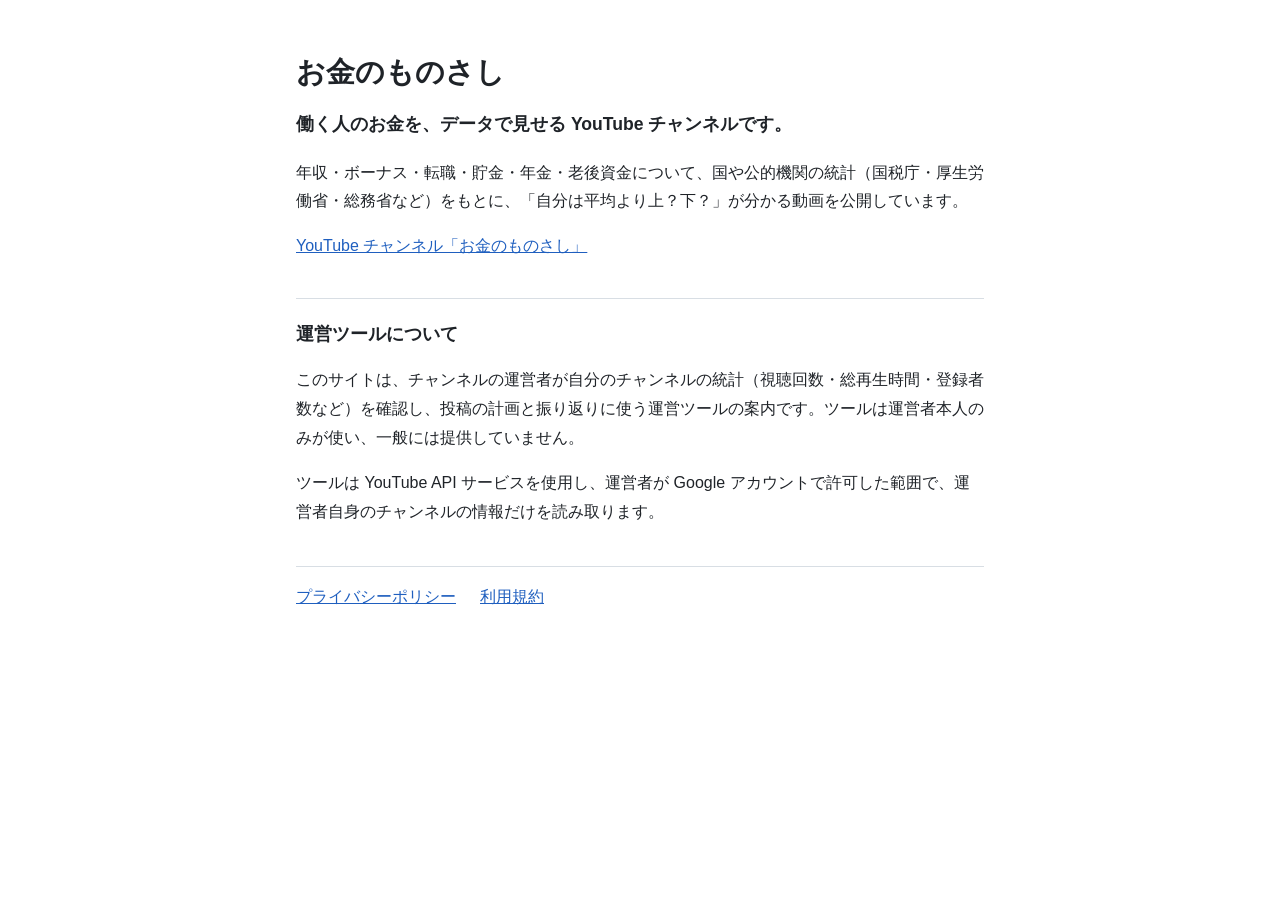
==== index.html @ abd529b1 "Add homepage, privacy policy and terms for the OAuth consent screen Co-Authored-By: Claude Opus 5.5 " ====
<!doctype html>
<html lang="ja">
<head>
<meta charset="utf-8">
<meta name="viewport" content="width=device-width, initial-scale=1">
<title>お金のものさし</title>
<link rel="stylesheet" href="style.css">
</head>
<body>
<main>
  <h1>お金のものさし</h1>
  <p class="lead">働く人のお金を、データで見せる YouTube チャンネルです。</p>
  <p>年収・ボーナス・転職・貯金・年金・老後資金について、国や公的機関の統計（国税庁・厚生労働省・総務省など）をもとに、「自分は平均より上？下？」が分かる動画を公開しています。</p>
  <p><a href="https://www.youtube.com/@%E3%81%8A%E9%87%91%E3%81%AE%E3%82%82%E3%81%AE%E3%81%95%E3%81%97">YouTube チャンネル「お金のものさし」</a></p>

  <h2>運営ツールについて</h2>
  <p>このサイトは、チャンネルの運営者が自分のチャンネルの統計（視聴回数・総再生時間・登録者数など）を確認し、投稿の計画と振り返りに使う運営ツールの案内です。ツールは運営者本人のみが使い、一般には提供していません。</p>
  <p>ツールは YouTube API サービスを使用し、運営者が Google アカウントで許可した範囲で、運営者自身のチャンネルの情報だけを読み取ります。</p>

  <nav>
    <a href="privacy.html">プライバシーポリシー</a>
    <a href="terms.html">利用規約</a>
  </nav>
</main>
</body>
</html>
---- style.css ----
:root {
  --bg: #ffffff;
  --fg: #1f2328;
  --muted: #59636e;
  --link: #1f5fbf;
  --rule: #d8dee4;
}
@media (prefers-color-scheme: dark) {
  :root {
    --bg: #0d1117;
    --fg: #e6edf3;
    --muted: #9198a1;
    --link: #6cb1ff;
    --rule: #30363d;
  }
}
* { box-sizing: border-box; }
body {
  margin: 0;
  background: var(--bg);
  color: var(--fg);
  font-family: "Hiragino Sans", "Noto Sans JP", "Yu Gothic UI", Meiryo, sans-serif;
  line-height: 1.8;
}
main { max-width: 720px; margin: 0 auto; padding: 40px 16px 64px; }
h1 { font-size: 1.8rem; line-height: 1.4; margin: 0.4em 0 0.6em; }
h2 { font-size: 1.15rem; margin: 2em 0 0.5em; padding-top: 1em; border-top: 1px solid var(--rule); }
a { color: var(--link); }
.lead { font-size: 1.1rem; font-weight: 600; }
.date { color: var(--muted); font-size: 0.9rem; margin-top: 2em; }
nav { display: flex; gap: 24px; margin-top: 2.5em; padding-top: 1em; border-top: 1px solid var(--rule); }
ul { padding-left: 1.4em; }
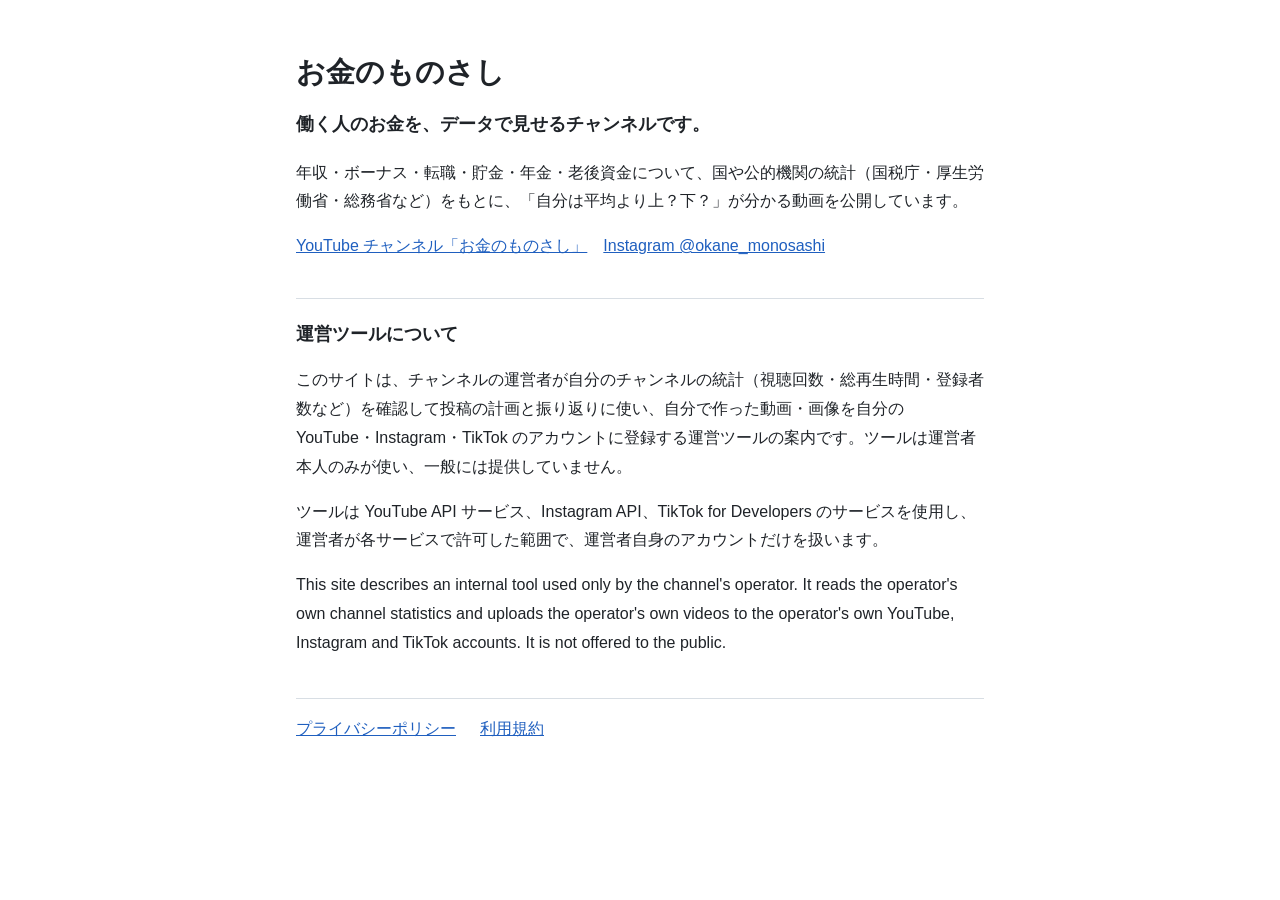
==== commit 412164c8: "Update site pages" ====
--- a/index.html
+++ b/index.html
@@ -9,13 +9,14 @@
 <body>
 <main>
   <h1>お金のものさし</h1>
-  <p class="lead">働く人のお金を、データで見せる YouTube チャンネルです。</p>
+  <p class="lead">働く人のお金を、データで見せるチャンネルです。</p>
   <p>年収・ボーナス・転職・貯金・年金・老後資金について、国や公的機関の統計（国税庁・厚生労働省・総務省など）をもとに、「自分は平均より上？下？」が分かる動画を公開しています。</p>
-  <p><a href="https://www.youtube.com/@%E3%81%8A%E9%87%91%E3%81%AE%E3%82%82%E3%81%AE%E3%81%95%E3%81%97">YouTube チャンネル「お金のものさし」</a></p>
+  <p><a href="https://www.youtube.com/@%E3%81%8A%E9%87%91%E3%81%AE%E3%82%82%E3%81%AE%E3%81%95%E3%81%97">YouTube チャンネル「お金のものさし」</a>　<a href="https://www.instagram.com/okane_monosashi/">Instagram @okane_monosashi</a></p>
 
   <h2>運営ツールについて</h2>
-  <p>このサイトは、チャンネルの運営者が自分のチャンネルの統計（視聴回数・総再生時間・登録者数など）を確認し、投稿の計画と振り返りに使う運営ツールの案内です。ツールは運営者本人のみが使い、一般には提供していません。</p>
-  <p>ツールは YouTube API サービスを使用し、運営者が Google アカウントで許可した範囲で、運営者自身のチャンネルの情報だけを読み取ります。</p>
+  <p>このサイトは、チャンネルの運営者が自分のチャンネルの統計（視聴回数・総再生時間・登録者数など）を確認して投稿の計画と振り返りに使い、自分で作った動画・画像を自分の YouTube・Instagram・TikTok のアカウントに登録する運営ツールの案内です。ツールは運営者本人のみが使い、一般には提供していません。</p>
+  <p>ツールは YouTube API サービス、Instagram API、TikTok for Developers のサービスを使用し、運営者が各サービスで許可した範囲で、運営者自身のアカウントだけを扱います。</p>
+  <p lang="en">This site describes an internal tool used only by the channel's operator. It reads the operator's own channel statistics and uploads the operator's own videos to the operator's own YouTube, Instagram and TikTok accounts. It is not offered to the public.</p>
 
   <nav>
     <a href="privacy.html">プライバシーポリシー</a>
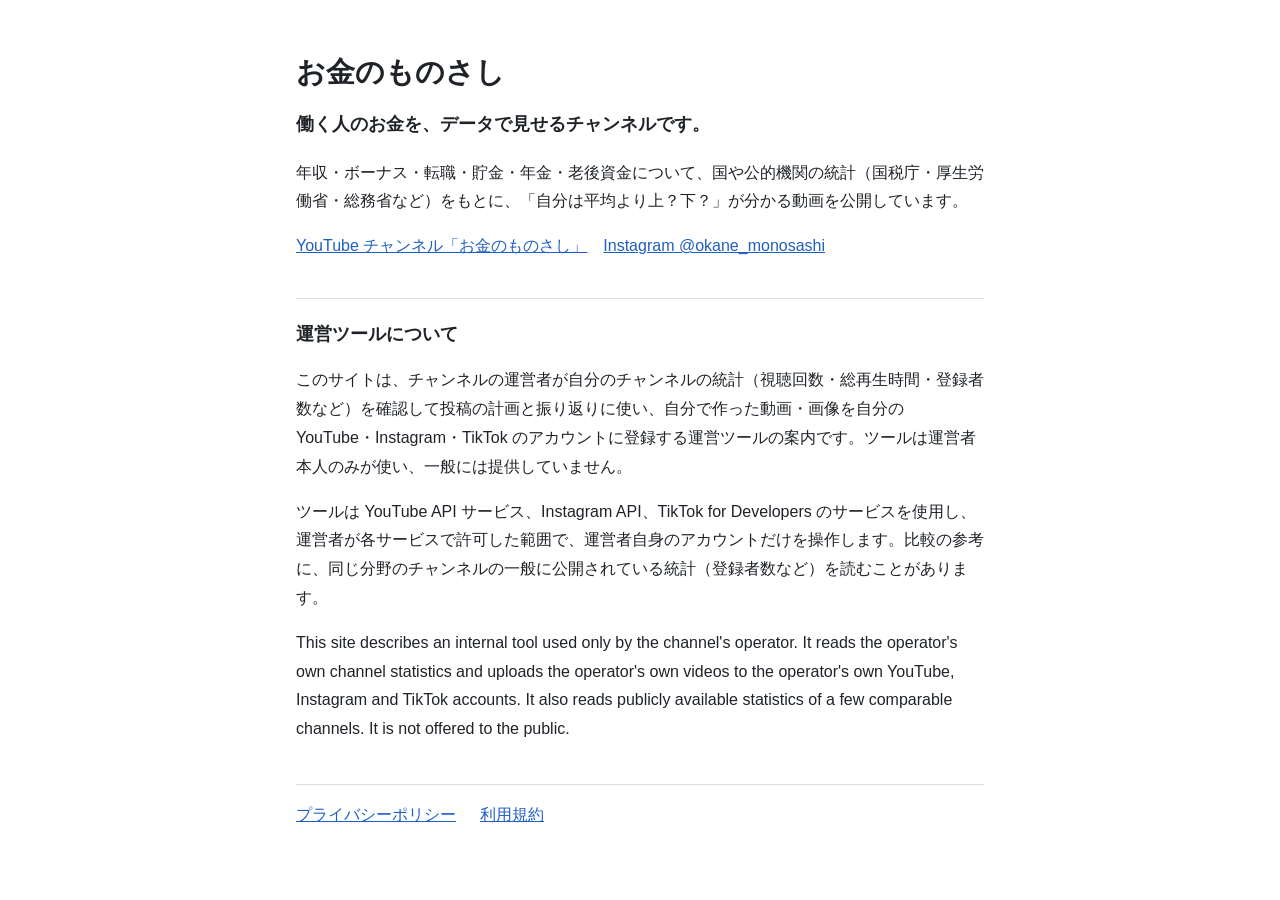
==== commit 7ace5e9f: "Update site pages" ====
--- a/index.html
+++ b/index.html
@@ -15,8 +15,8 @@
 
   <h2>運営ツールについて</h2>
   <p>このサイトは、チャンネルの運営者が自分のチャンネルの統計（視聴回数・総再生時間・登録者数など）を確認して投稿の計画と振り返りに使い、自分で作った動画・画像を自分の YouTube・Instagram・TikTok のアカウントに登録する運営ツールの案内です。ツールは運営者本人のみが使い、一般には提供していません。</p>
-  <p>ツールは YouTube API サービス、Instagram API、TikTok for Developers のサービスを使用し、運営者が各サービスで許可した範囲で、運営者自身のアカウントだけを扱います。</p>
-  <p lang="en">This site describes an internal tool used only by the channel's operator. It reads the operator's own channel statistics and uploads the operator's own videos to the operator's own YouTube, Instagram and TikTok accounts. It is not offered to the public.</p>
+  <p>ツールは YouTube API サービス、Instagram API、TikTok for Developers のサービスを使用し、運営者が各サービスで許可した範囲で、運営者自身のアカウントだけを操作します。比較の参考に、同じ分野のチャンネルの一般に公開されている統計（登録者数など）を読むことがあります。</p>
+  <p lang="en">This site describes an internal tool used only by the channel's operator. It reads the operator's own channel statistics and uploads the operator's own videos to the operator's own YouTube, Instagram and TikTok accounts. It also reads publicly available statistics of a few comparable channels. It is not offered to the public.</p>
 
   <nav>
     <a href="privacy.html">プライバシーポリシー</a>
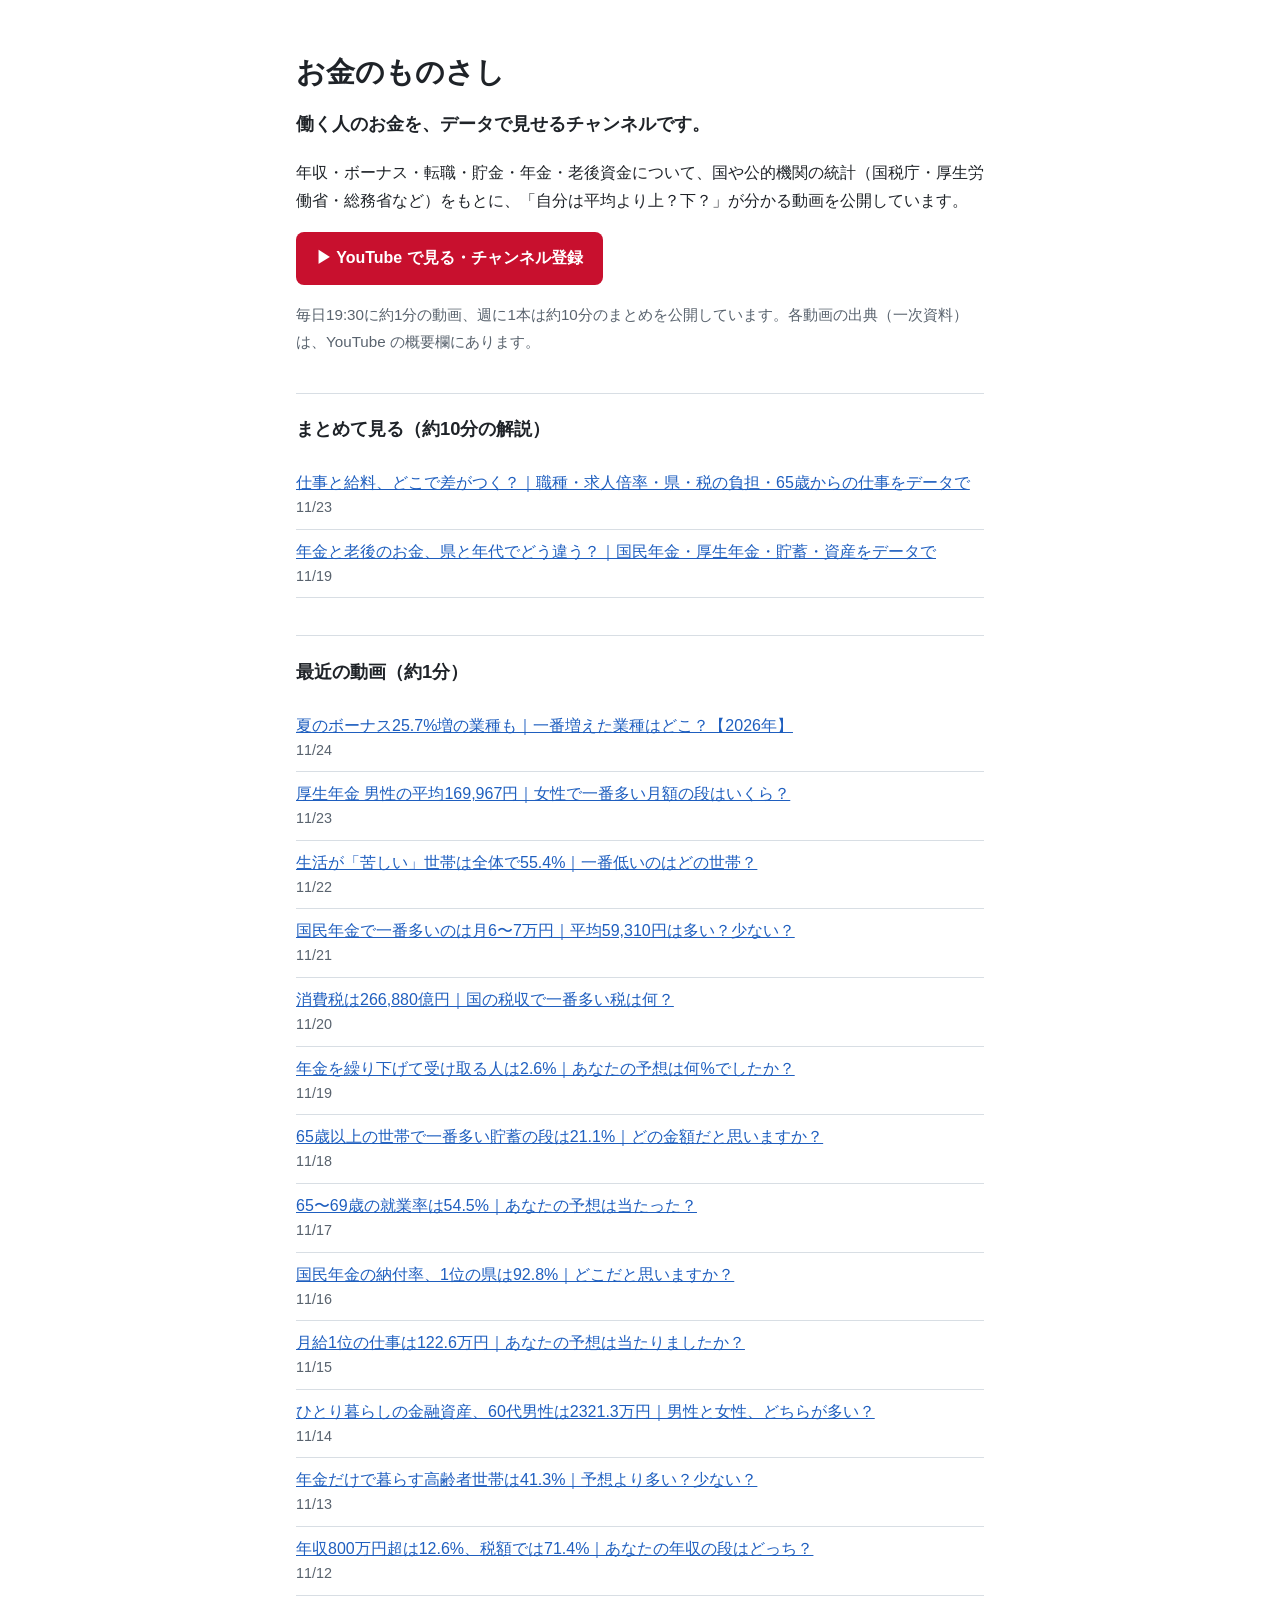
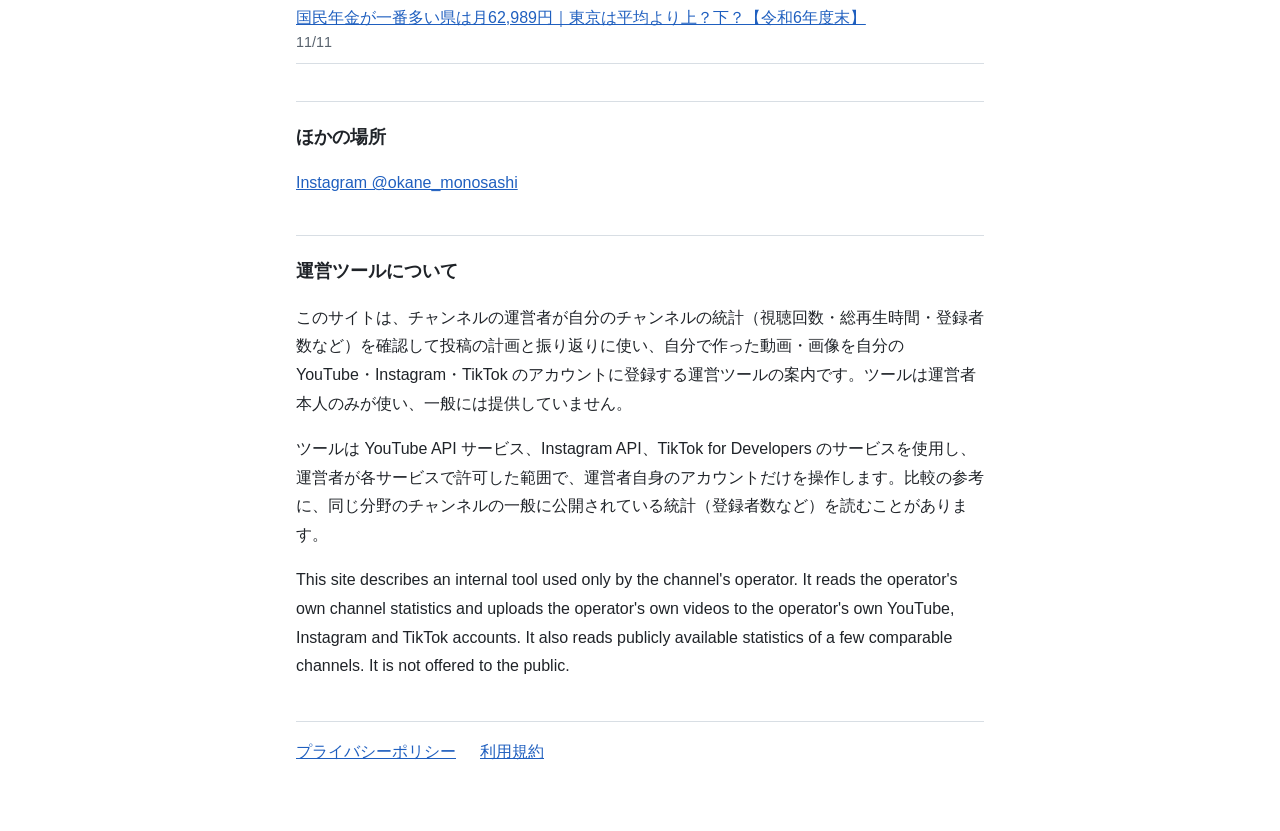
==== commit e10127a5: "Update site pages" ====
--- a/index.html
+++ b/index.html
@@ -11,7 +11,34 @@
   <h1>お金のものさし</h1>
   <p class="lead">働く人のお金を、データで見せるチャンネルです。</p>
   <p>年収・ボーナス・転職・貯金・年金・老後資金について、国や公的機関の統計（国税庁・厚生労働省・総務省など）をもとに、「自分は平均より上？下？」が分かる動画を公開しています。</p>
-  <p><a href="https://www.youtube.com/@%E3%81%8A%E9%87%91%E3%81%AE%E3%82%82%E3%81%AE%E3%81%95%E3%81%97">YouTube チャンネル「お金のものさし」</a>　<a href="https://www.instagram.com/okane_monosashi/">Instagram @okane_monosashi</a></p>
+  <p><a class="button" href="https://www.youtube.com/@%E3%81%8A%E9%87%91%E3%81%AE%E3%82%82%E3%81%AE%E3%81%95%E3%81%97?sub_confirmation=1">▶ YouTube で見る・チャンネル登録</a></p>
+  <p class="sub">毎日19:30に約1分の動画、週に1本は約10分のまとめを公開しています。各動画の出典（一次資料）は、YouTube の概要欄にあります。</p>
+
+  <h2>まとめて見る（約10分の解説）</h2>
+  <ul class="videos">
+    <li><a href="https://youtu.be/18E9BaKMp7U">仕事と給料、どこで差がつく？｜職種・求人倍率・県・税の負担・65歳からの仕事をデータで</a><span class="date">11/23</span></li>
+    <li><a href="https://youtu.be/rUFPYE1JXHg">年金と老後のお金、県と年代でどう違う？｜国民年金・厚生年金・貯蓄・資産をデータで</a><span class="date">11/19</span></li>
+  </ul>
+  <h2>最近の動画（約1分）</h2>
+  <ul class="videos">
+    <li><a href="https://youtube.com/shorts/xdBkvVurj-o">夏のボーナス25.7%増の業種も｜一番増えた業種はどこ？【2026年】</a><span class="date">11/24</span></li>
+    <li><a href="https://youtube.com/shorts/gPv6J9fJNKI">厚生年金 男性の平均169,967円｜女性で一番多い月額の段はいくら？</a><span class="date">11/23</span></li>
+    <li><a href="https://youtube.com/shorts/LYKNODz2Hec">生活が「苦しい」世帯は全体で55.4%｜一番低いのはどの世帯？</a><span class="date">11/22</span></li>
+    <li><a href="https://youtube.com/shorts/fIXE_lTf7NE">国民年金で一番多いのは月6〜7万円｜平均59,310円は多い？少ない？</a><span class="date">11/21</span></li>
+    <li><a href="https://youtube.com/shorts/U6adzj6xTyw">消費税は266,880億円｜国の税収で一番多い税は何？</a><span class="date">11/20</span></li>
+    <li><a href="https://youtube.com/shorts/phaamiqKUu4">年金を繰り下げて受け取る人は2.6%｜あなたの予想は何%でしたか？</a><span class="date">11/19</span></li>
+    <li><a href="https://youtube.com/shorts/lzpZmGSrGxg">65歳以上の世帯で一番多い貯蓄の段は21.1%｜どの金額だと思いますか？</a><span class="date">11/18</span></li>
+    <li><a href="https://youtube.com/shorts/TFfhloboNTU">65〜69歳の就業率は54.5%｜あなたの予想は当たった？</a><span class="date">11/17</span></li>
+    <li><a href="https://youtube.com/shorts/ytEnR82bvR0">国民年金の納付率、1位の県は92.8%｜どこだと思いますか？</a><span class="date">11/16</span></li>
+    <li><a href="https://youtube.com/shorts/6TtFxM8iXM0">月給1位の仕事は122.6万円｜あなたの予想は当たりましたか？</a><span class="date">11/15</span></li>
+    <li><a href="https://youtube.com/shorts/kB2SMdeqKJw">ひとり暮らしの金融資産、60代男性は2321.3万円｜男性と女性、どちらが多い？</a><span class="date">11/14</span></li>
+    <li><a href="https://youtube.com/shorts/m8WsN_iihaU">年金だけで暮らす高齢者世帯は41.3%｜予想より多い？少ない？</a><span class="date">11/13</span></li>
+    <li><a href="https://youtube.com/shorts/C-NYuoaAC4w">年収800万円超は12.6%、税額では71.4%｜あなたの年収の段はどっち？</a><span class="date">11/12</span></li>
+    <li><a href="https://youtube.com/shorts/O8eZu7tBAZg">国民年金が一番多い県は月62,989円｜東京は平均より上？下？【令和6年度末】</a><span class="date">11/11</span></li>
+  </ul>
+
+  <h2>ほかの場所</h2>
+  <p><a href="https://www.instagram.com/okane_monosashi/">Instagram @okane_monosashi</a></p>
 
   <h2>運営ツールについて</h2>
   <p>このサイトは、チャンネルの運営者が自分のチャンネルの統計（視聴回数・総再生時間・登録者数など）を確認して投稿の計画と振り返りに使い、自分で作った動画・画像を自分の YouTube・Instagram・TikTok のアカウントに登録する運営ツールの案内です。ツールは運営者本人のみが使い、一般には提供していません。</p>
--- a/style.css
+++ b/style.css
@@ -30,3 +30,8 @@
 .date { color: var(--muted); font-size: 0.9rem; margin-top: 2em; }
 nav { display: flex; gap: 24px; margin-top: 2.5em; padding-top: 1em; border-top: 1px solid var(--rule); }
 ul { padding-left: 1.4em; }
+.button { display: inline-block; padding: 12px 20px; border-radius: 8px; background: #c8102e; color: #ffffff; font-weight: 700; text-decoration: none; }
+.sub { color: var(--muted); font-size: 0.95rem; }
+.videos { list-style: none; padding-left: 0; }
+.videos li { padding: 10px 0; border-bottom: 1px solid var(--rule); line-height: 1.5; }
+.videos .date { display: block; margin-top: 2px; }
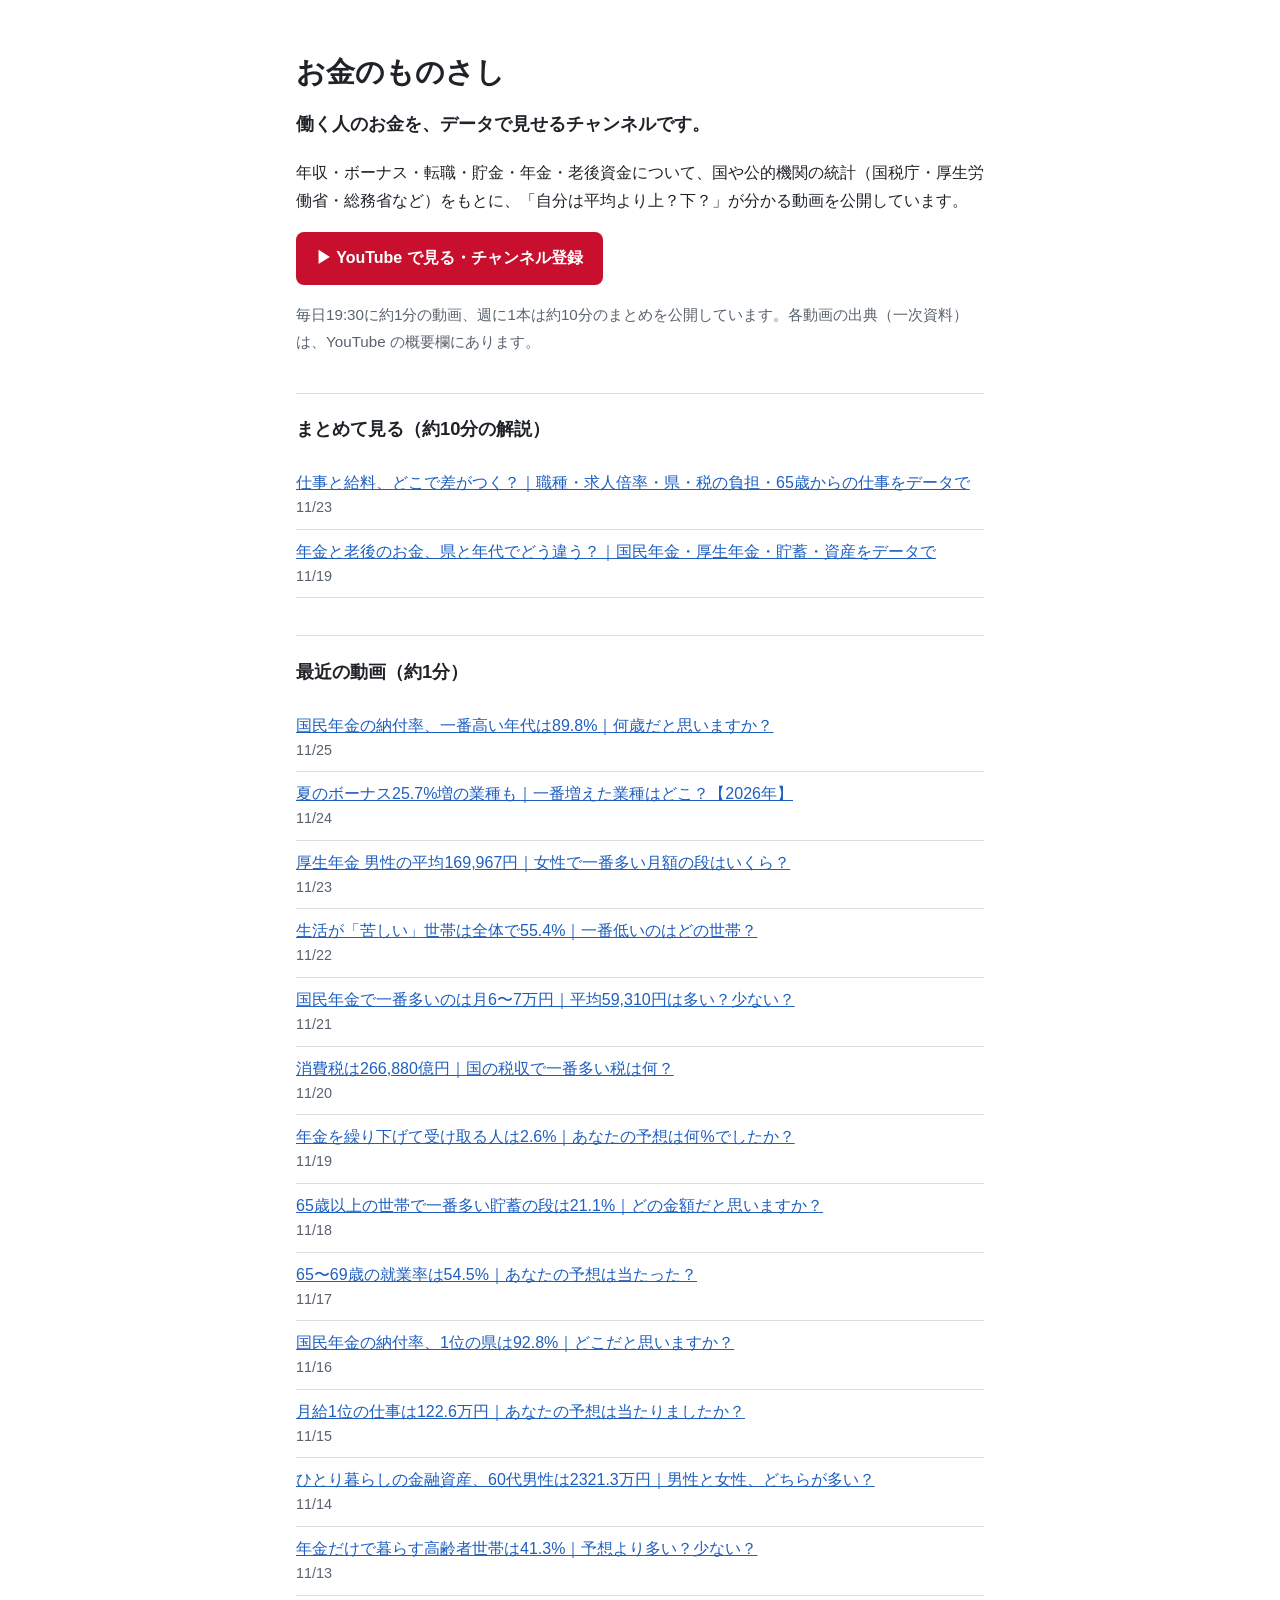
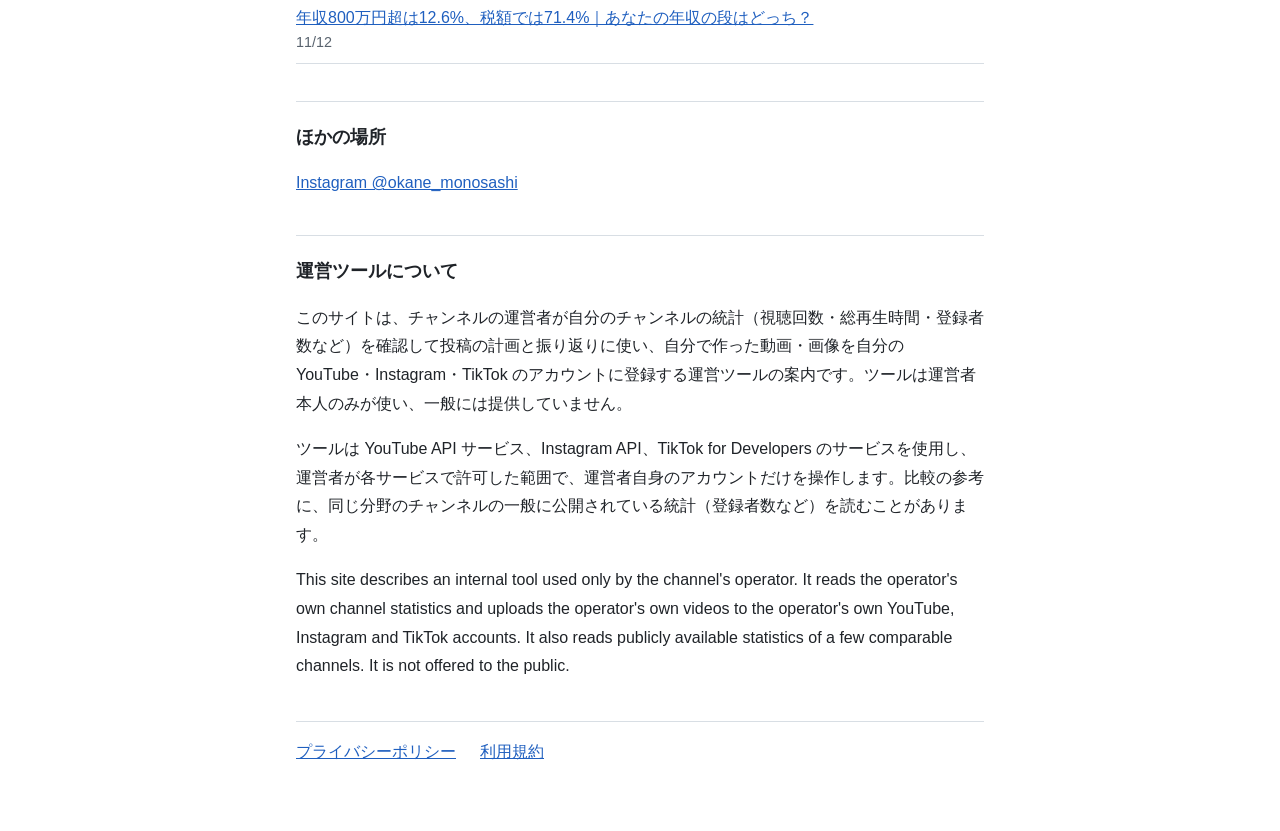
==== commit d179c2f1: "Publish 2026_child_household_savings_dist_gemini_Erinome.mp4, 2026_child_household_savings_dist_gemi" ====
--- a/index.html
+++ b/index.html
@@ -21,6 +21,7 @@
   </ul>
   <h2>最近の動画（約1分）</h2>
   <ul class="videos">
+    <li><a href="https://youtube.com/shorts/TTMH55Oafds">国民年金の納付率、一番高い年代は89.8%｜何歳だと思いますか？</a><span class="date">11/25</span></li>
     <li><a href="https://youtube.com/shorts/xdBkvVurj-o">夏のボーナス25.7%増の業種も｜一番増えた業種はどこ？【2026年】</a><span class="date">11/24</span></li>
     <li><a href="https://youtube.com/shorts/gPv6J9fJNKI">厚生年金 男性の平均169,967円｜女性で一番多い月額の段はいくら？</a><span class="date">11/23</span></li>
     <li><a href="https://youtube.com/shorts/LYKNODz2Hec">生活が「苦しい」世帯は全体で55.4%｜一番低いのはどの世帯？</a><span class="date">11/22</span></li>
@@ -34,7 +35,6 @@
     <li><a href="https://youtube.com/shorts/kB2SMdeqKJw">ひとり暮らしの金融資産、60代男性は2321.3万円｜男性と女性、どちらが多い？</a><span class="date">11/14</span></li>
     <li><a href="https://youtube.com/shorts/m8WsN_iihaU">年金だけで暮らす高齢者世帯は41.3%｜予想より多い？少ない？</a><span class="date">11/13</span></li>
     <li><a href="https://youtube.com/shorts/C-NYuoaAC4w">年収800万円超は12.6%、税額では71.4%｜あなたの年収の段はどっち？</a><span class="date">11/12</span></li>
-    <li><a href="https://youtube.com/shorts/O8eZu7tBAZg">国民年金が一番多い県は月62,989円｜東京は平均より上？下？【令和6年度末】</a><span class="date">11/11</span></li>
   </ul>
 
   <h2>ほかの場所</h2>
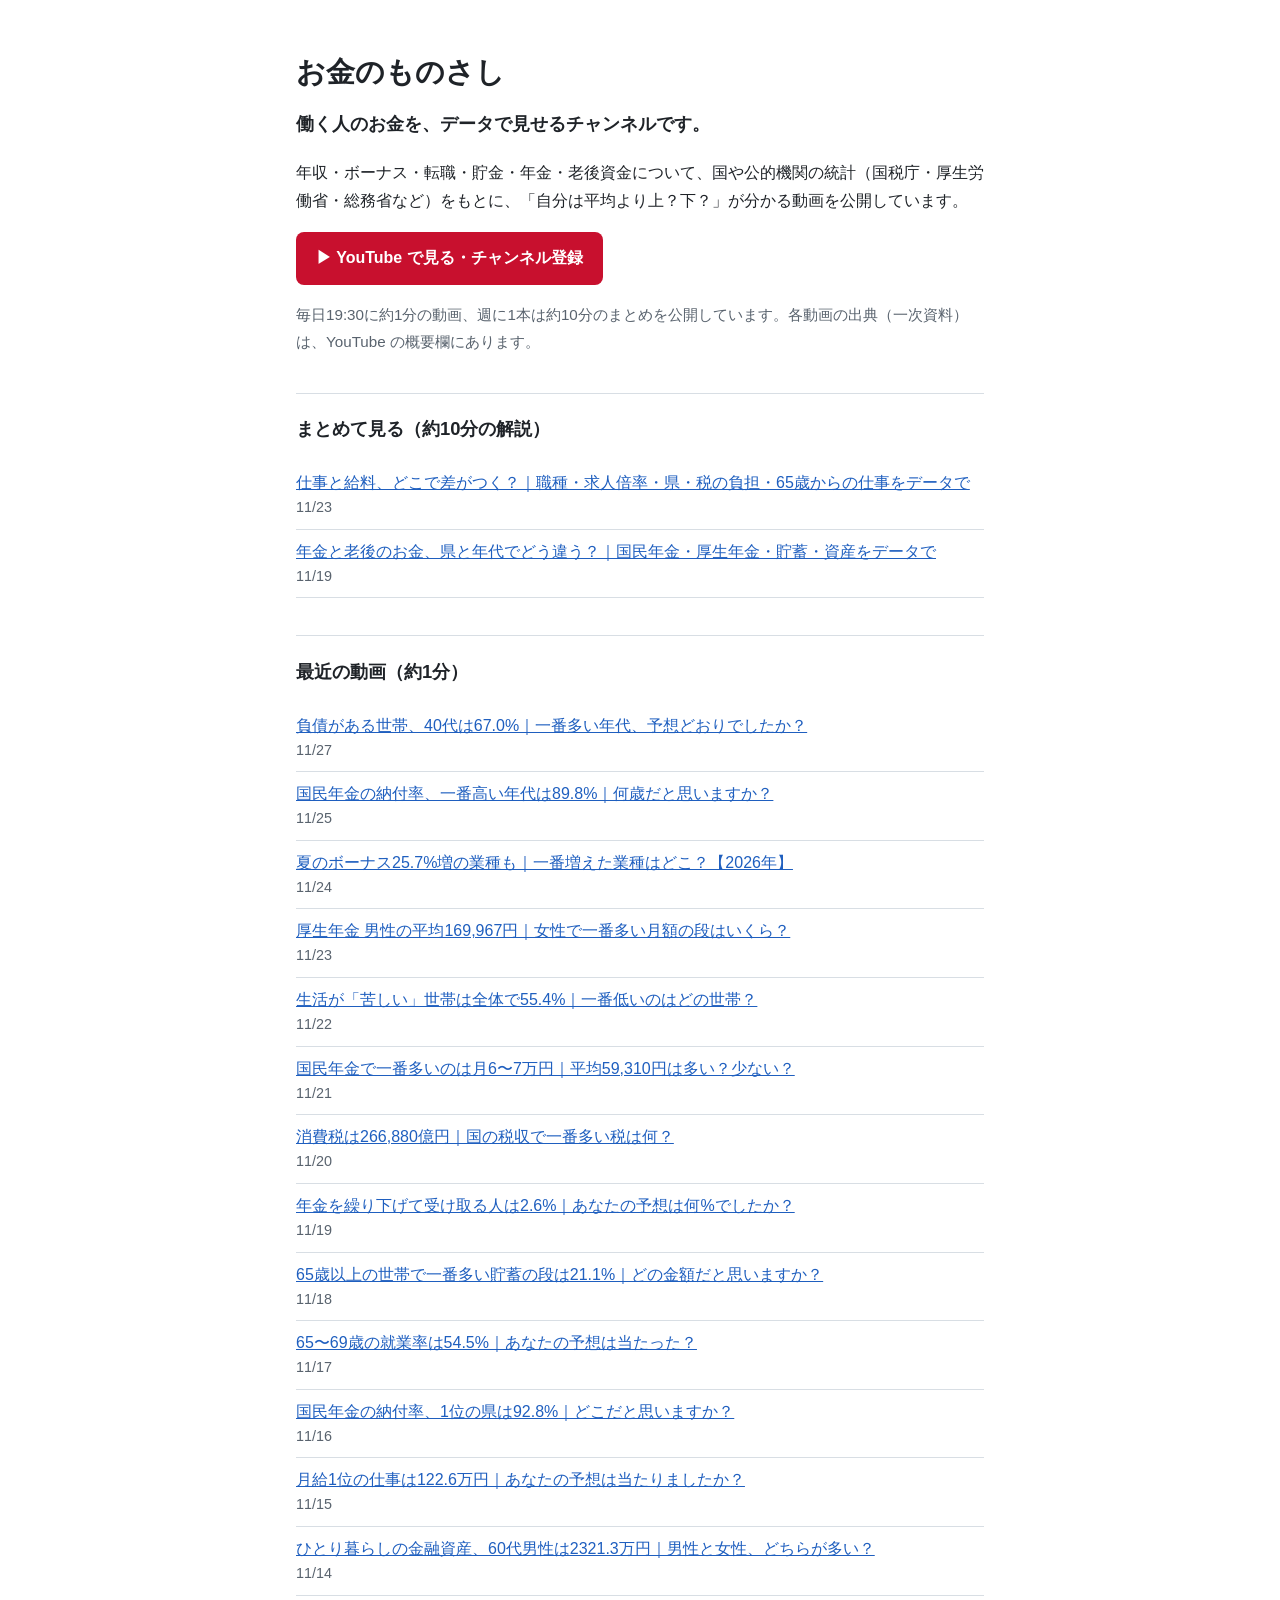
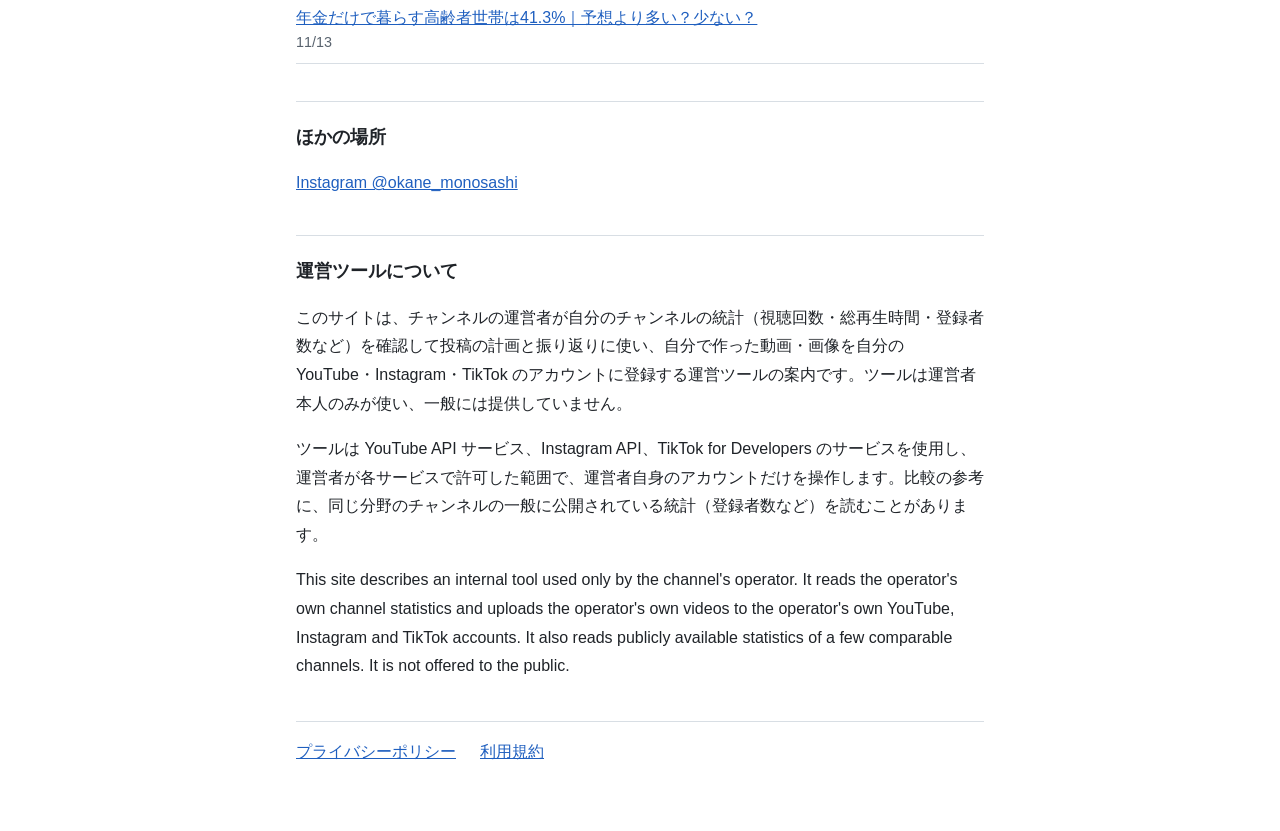
==== commit 6067f84f: "Publish 2026_wage_gender_age_flash.mp4" ====
--- a/index.html
+++ b/index.html
@@ -21,6 +21,7 @@
   </ul>
   <h2>最近の動画（約1分）</h2>
   <ul class="videos">
+    <li><a href="https://youtube.com/shorts/KVENhGezioA">負債がある世帯、40代は67.0%｜一番多い年代、予想どおりでしたか？</a><span class="date">11/27</span></li>
     <li><a href="https://youtube.com/shorts/TTMH55Oafds">国民年金の納付率、一番高い年代は89.8%｜何歳だと思いますか？</a><span class="date">11/25</span></li>
     <li><a href="https://youtube.com/shorts/xdBkvVurj-o">夏のボーナス25.7%増の業種も｜一番増えた業種はどこ？【2026年】</a><span class="date">11/24</span></li>
     <li><a href="https://youtube.com/shorts/gPv6J9fJNKI">厚生年金 男性の平均169,967円｜女性で一番多い月額の段はいくら？</a><span class="date">11/23</span></li>
@@ -34,7 +35,6 @@
     <li><a href="https://youtube.com/shorts/6TtFxM8iXM0">月給1位の仕事は122.6万円｜あなたの予想は当たりましたか？</a><span class="date">11/15</span></li>
     <li><a href="https://youtube.com/shorts/kB2SMdeqKJw">ひとり暮らしの金融資産、60代男性は2321.3万円｜男性と女性、どちらが多い？</a><span class="date">11/14</span></li>
     <li><a href="https://youtube.com/shorts/m8WsN_iihaU">年金だけで暮らす高齢者世帯は41.3%｜予想より多い？少ない？</a><span class="date">11/13</span></li>
-    <li><a href="https://youtube.com/shorts/C-NYuoaAC4w">年収800万円超は12.6%、税額では71.4%｜あなたの年収の段はどっち？</a><span class="date">11/12</span></li>
   </ul>
 
   <h2>ほかの場所</h2>
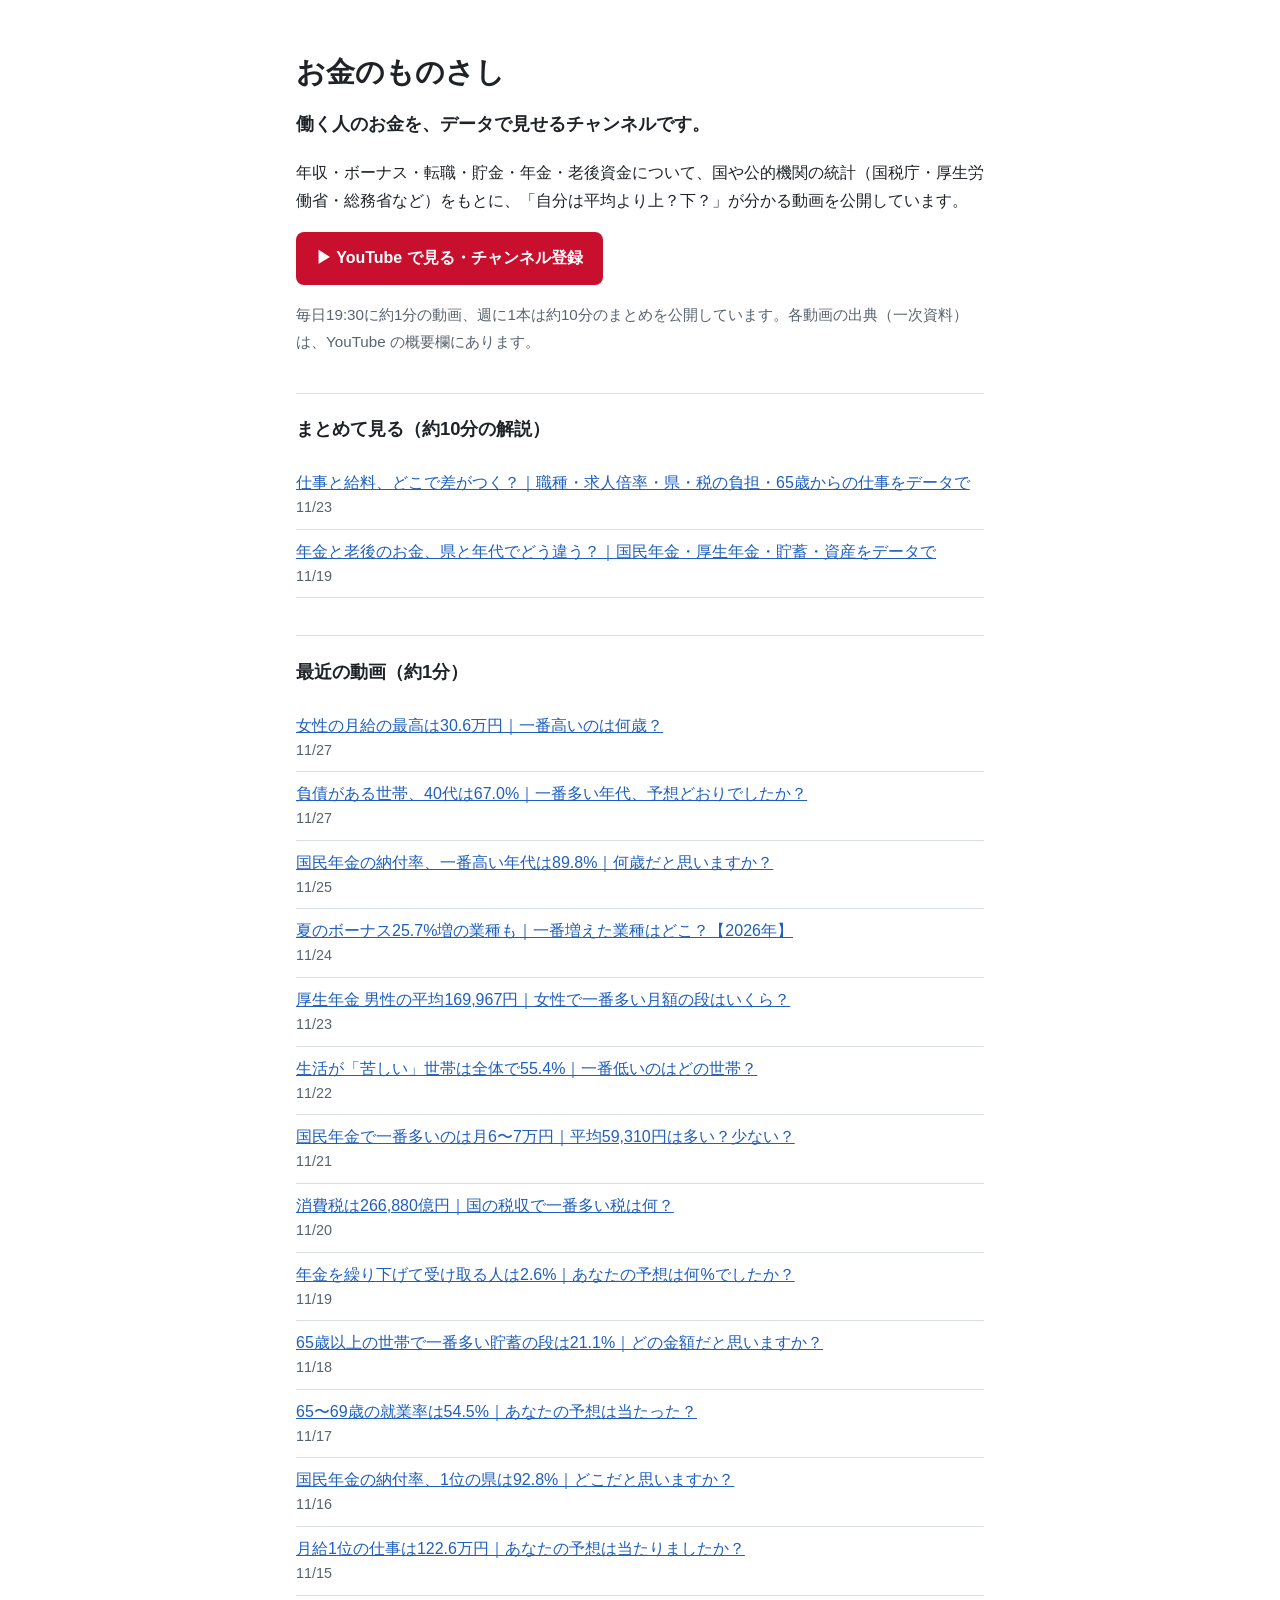
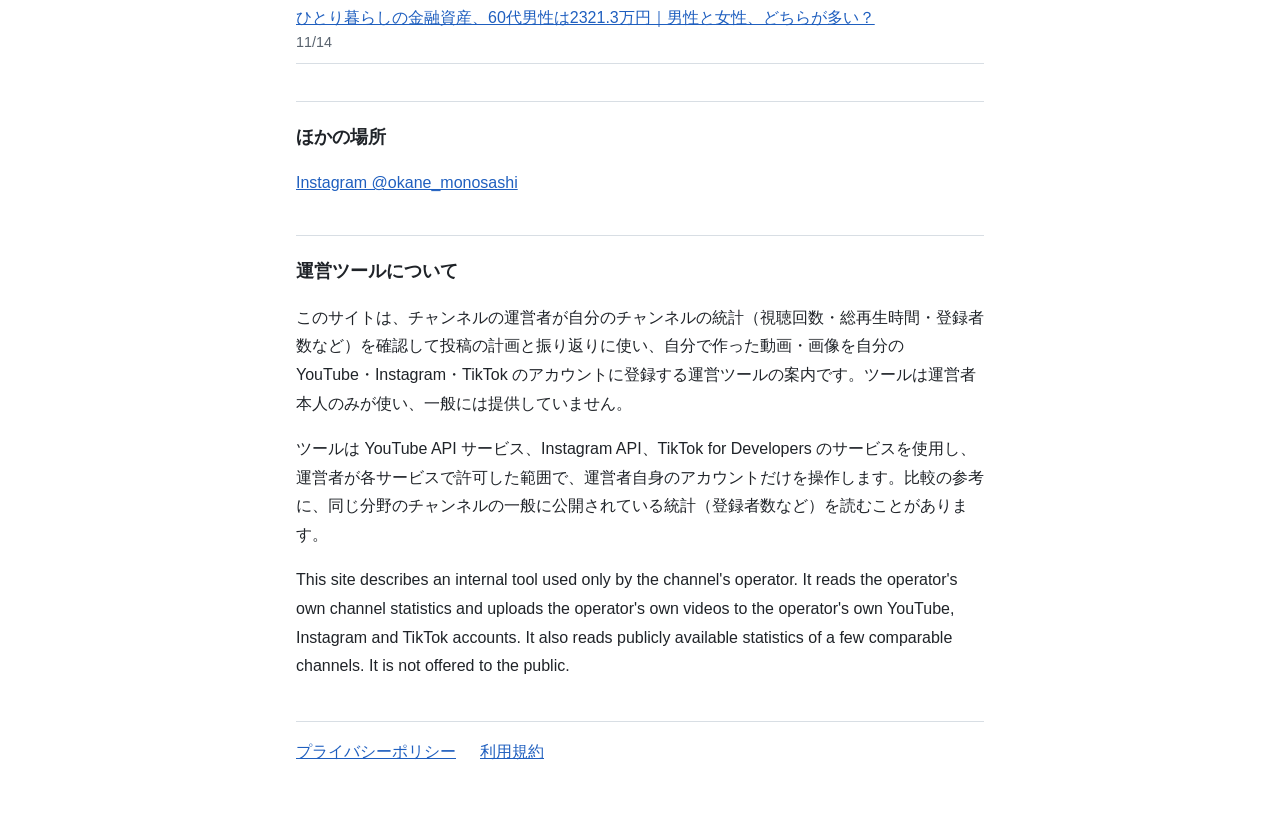
==== commit cc528b3a: "Publish 2026_kokumin_nenkin_age_monthly_gemini_Erinome.mp4, 2026_kokumin_nenkin_age_monthly_gemini_E" ====
--- a/index.html
+++ b/index.html
@@ -21,6 +21,7 @@
   </ul>
   <h2>最近の動画（約1分）</h2>
   <ul class="videos">
+    <li><a href="https://youtube.com/shorts/x5qanJHw9ck">女性の月給の最高は30.6万円｜一番高いのは何歳？</a><span class="date">11/27</span></li>
     <li><a href="https://youtube.com/shorts/KVENhGezioA">負債がある世帯、40代は67.0%｜一番多い年代、予想どおりでしたか？</a><span class="date">11/27</span></li>
     <li><a href="https://youtube.com/shorts/TTMH55Oafds">国民年金の納付率、一番高い年代は89.8%｜何歳だと思いますか？</a><span class="date">11/25</span></li>
     <li><a href="https://youtube.com/shorts/xdBkvVurj-o">夏のボーナス25.7%増の業種も｜一番増えた業種はどこ？【2026年】</a><span class="date">11/24</span></li>
@@ -34,7 +35,6 @@
     <li><a href="https://youtube.com/shorts/ytEnR82bvR0">国民年金の納付率、1位の県は92.8%｜どこだと思いますか？</a><span class="date">11/16</span></li>
     <li><a href="https://youtube.com/shorts/6TtFxM8iXM0">月給1位の仕事は122.6万円｜あなたの予想は当たりましたか？</a><span class="date">11/15</span></li>
     <li><a href="https://youtube.com/shorts/kB2SMdeqKJw">ひとり暮らしの金融資産、60代男性は2321.3万円｜男性と女性、どちらが多い？</a><span class="date">11/14</span></li>
-    <li><a href="https://youtube.com/shorts/m8WsN_iihaU">年金だけで暮らす高齢者世帯は41.3%｜予想より多い？少ない？</a><span class="date">11/13</span></li>
   </ul>
 
   <h2>ほかの場所</h2>
